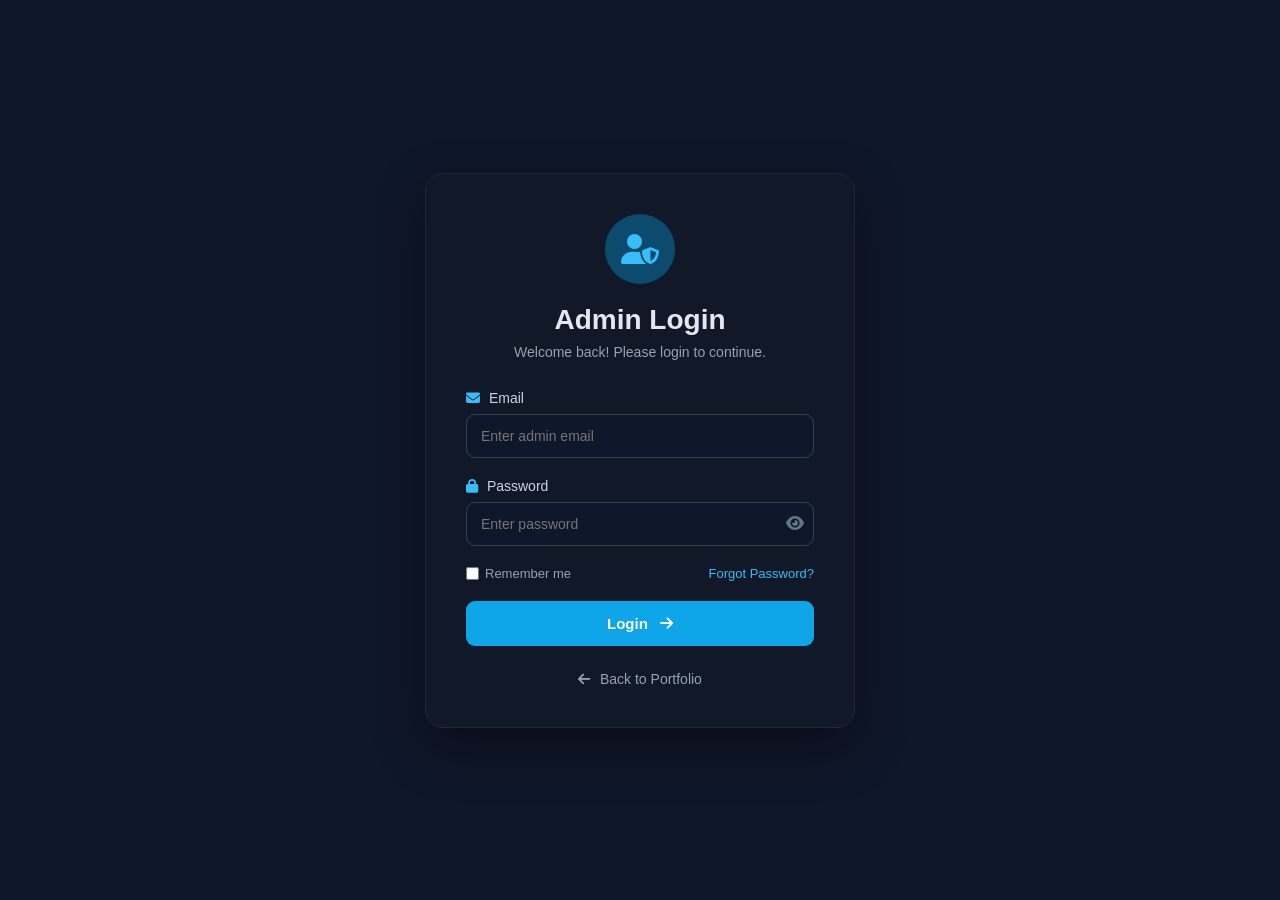
==== admin/login.html @ 17d71ce0 "Initial commit: Anand Portfolio codebase" ====
<!DOCTYPE html>
<html lang="en">

<head>
    <meta charset="UTF-8">
    <meta name="viewport" content="width=device-width, initial-scale=1.0">

    <title>Admin Login | Anand Kumar</title>

    <!-- Font Awesome -->
    <link
        rel="stylesheet"
        href="https://cdnjs.cloudflare.com/ajax/libs/font-awesome/6.5.2/css/all.min.css"
    >

    <!-- Admin CSS -->
    <link rel="stylesheet" href="admin.css">
</head>

<body>

    <div class="login-container">

        <div class="login-card">

            <!-- Logo -->
            <div class="admin-logo">
                <i class="fa-solid fa-user-shield"></i>
            </div>

            <h1>Admin Login</h1>

            <p class="subtitle">
                Welcome back! Please login to continue.
            </p>

            <!-- Login Form -->
            <form id="adminLoginForm">

                <!-- Email -->
                <div class="input-group">
                    <label for="email">
                        <i class="fa-solid fa-envelope"></i>
                        Email
                    </label>

                    <input
                        type="email"
                        id="email"
                        name="email"
                        placeholder="Enter admin email"
                        required
                    >
                </div>

                <!-- Password -->
                <div class="input-group">
                    <label for="password">
                        <i class="fa-solid fa-lock"></i>
                        Password
                    </label>

                    <div class="password-box">

                        <input
                            type="password"
                            id="password"
                            name="password"
                            placeholder="Enter password"
                            required
                        >

                        <button
                            type="button"
                            id="togglePassword"
                            class="toggle-password"
                        >
                            <i class="fa-solid fa-eye"></i>
                        </button>

                    </div>
                </div>

                <!-- Remember -->
                <div class="login-options">

                    <label class="remember">
                        <input type="checkbox" id="remember">
                        <span>Remember me</span>
                    </label>

                    <a href="#" onclick="return false;">
                        Forgot Password?
                    </a>

                </div>

                <!-- Error / Success Message -->
                <div
                    id="loginMessage"
                    class="login-message"
                    style="display: none;"
                ></div>

                <!-- Login Button -->
                <button
                    type="submit"
                    class="login-btn"
                    id="loginBtn"
                >
                    <span>Login</span>
                    <i class="fa-solid fa-arrow-right"></i>
                </button>

            </form>

            <!-- Back to Portfolio -->
            <a href="../index.html" class="back-link">
                <i class="fa-solid fa-arrow-left"></i>
                Back to Portfolio
            </a>

        </div>

    </div>


    <!-- Admin JavaScript -->
    <script src="admin.js"></script>

</body>

</html>
---- admin/admin.css ----
/* =====================================================
   ADMIN PANEL - GLOBAL
===================================================== */

* {
    margin: 0;
    padding: 0;
    box-sizing: border-box;
}

body {
    font-family: Arial, Helvetica, sans-serif;
    background: #0f172a;
    color: #e2e8f0;
    min-height: 100vh;
}


/* =====================================================
   SIDEBAR
===================================================== */

.sidebar {
    position: fixed;
    left: 0;
    top: 0;
    width: 250px;
    height: 100vh;

    background: #111827;
    border-right: 1px solid #1e293b;

    display: flex;
    flex-direction: column;

    z-index: 1000;
}

.sidebar-logo {
    height: 80px;

    display: flex;
    align-items: center;
    gap: 12px;

    padding: 0 25px;

    font-size: 20px;
    font-weight: 700;

    color: #38bdf8;

    border-bottom: 1px solid #1e293b;
}

.sidebar-logo i {
    font-size: 25px;
}


/* =====================================================
   SIDEBAR NAVIGATION
===================================================== */

.sidebar-nav {
    padding: 25px 15px;
}

.sidebar-nav a {
    display: flex;
    align-items: center;
    gap: 14px;

    padding: 14px 16px;
    margin-bottom: 8px;

    text-decoration: none;

    color: #94a3b8;

    border-radius: 10px;

    transition: 0.3s;
}

.sidebar-nav a i {
    width: 20px;
}

.sidebar-nav a:hover,
.sidebar-nav a.active {
    background: #0ea5e9;
    color: white;
}


/* =====================================================
   SIDEBAR BOTTOM
===================================================== */

.sidebar-bottom {
    margin-top: auto;
    padding: 20px 15px;

    border-top: 1px solid #1e293b;
}

.logout-btn {
    width: 100%;

    padding: 13px;

    border: none;
    border-radius: 10px;

    background: #dc2626;
    color: white;

    font-size: 15px;
    font-weight: 600;

    cursor: pointer;

    transition: 0.3s;
}

.logout-btn:hover {
    background: #b91c1c;
}

.logout-btn i {
    margin-right: 8px;
}


/* =====================================================
   MAIN CONTENT
===================================================== */

.main-content {
    margin-left: 250px;
    padding: 30px;
    min-height: 100vh;
}


/* =====================================================
   TOP BAR
===================================================== */

.topbar {
    display: flex;
    justify-content: space-between;
    align-items: center;

    margin-bottom: 30px;
}

.topbar h1 {
    font-size: 30px;
    margin-bottom: 6px;
}

.topbar p {
    color: #94a3b8;
}


/* =====================================================
   ADMIN PROFILE
===================================================== */

.admin-profile {
    display: flex;
    align-items: center;
    gap: 12px;
}

.profile-icon {
    width: 45px;
    height: 45px;

    display: flex;
    align-items: center;
    justify-content: center;

    border-radius: 50%;

    background: #0ea5e9;
    color: white;
}

.admin-profile strong {
    display: block;
    font-size: 14px;
}

.admin-profile small {
    color: #94a3b8;
}


/* =====================================================
   STAT CARDS
===================================================== */

.stats {
    display: grid;

    grid-template-columns: repeat(3, 1fr);

    gap: 20px;

    margin-bottom: 30px;
}

.stat-card {
    display: flex;
    align-items: center;
    gap: 18px;

    padding: 22px;

    background: #111827;

    border: 1px solid #1e293b;

    border-radius: 14px;

    transition: 0.3s;
}

.stat-card:hover {
    transform: translateY(-3px);
    border-color: #0ea5e9;
}

.stat-icon {
    width: 55px;
    height: 55px;

    display: flex;
    align-items: center;
    justify-content: center;

    border-radius: 12px;

    background: #0c4a6e;

    color: #38bdf8;

    font-size: 22px;
}

.stat-card span {
    display: block;

    color: #94a3b8;

    font-size: 14px;

    margin-bottom: 5px;
}

.stat-card h2 {
    font-size: 25px;
}


/* =====================================================
   MESSAGES SECTION
===================================================== */

.messages-section {
    background: #111827;

    border: 1px solid #1e293b;

    border-radius: 14px;

    padding: 25px;
}

.section-header {
    display: flex;
    justify-content: space-between;
    align-items: center;

    margin-bottom: 20px;
}

.section-header h2 {
    font-size: 22px;
    margin-bottom: 5px;
}

.section-header p {
    color: #94a3b8;
    font-size: 14px;
}


/* =====================================================
   REFRESH BUTTON
===================================================== */

.refresh-btn {
    padding: 11px 16px;

    border: none;
    border-radius: 8px;

    background: #0ea5e9;
    color: white;

    cursor: pointer;

    font-size: 14px;

    transition: 0.3s;
}

.refresh-btn:hover {
    background: #0284c7;
}

.refresh-btn i {
    margin-right: 7px;
}


/* =====================================================
   SEARCH
===================================================== */

.search-box {
    display: flex;
    align-items: center;
    gap: 10px;

    width: 100%;

    padding: 12px 15px;

    margin-bottom: 20px;

    background: #0f172a;

    border: 1px solid #334155;

    border-radius: 9px;
}

.search-box i {
    color: #64748b;
}

.search-box input {
    width: 100%;

    border: none;
    outline: none;

    background: transparent;

    color: white;

    font-size: 14px;
}

.search-box input::placeholder {
    color: #64748b;
}


/* =====================================================
   TABLE
===================================================== */

.table-container {
    width: 100%;
    overflow-x: auto;
}

table {
    width: 100%;

    border-collapse: collapse;

    min-width: 900px;
}

thead {
    background: #0f172a;
}

th {
    padding: 15px;

    text-align: left;

    font-size: 13px;

    color: #94a3b8;

    border-bottom: 1px solid #334155;
}

td {
    padding: 15px;

    font-size: 14px;

    border-bottom: 1px solid #1e293b;

    color: #cbd5e1;
}

tbody tr {
    transition: 0.2s;
}

tbody tr:hover {
    background: #172033;
}


/* =====================================================
   ACTION BUTTONS
===================================================== */

.view-btn,
.delete-btn {
    border: none;

    padding: 8px 10px;

    border-radius: 7px;

    cursor: pointer;

    margin-right: 5px;

    color: white;
}

.view-btn {
    background: #2563eb;
}

.view-btn:hover {
    background: #1d4ed8;
}

.delete-btn {
    background: #dc2626;
}

.delete-btn:hover {
    background: #b91c1c;
}


/* =====================================================
   LOADING
===================================================== */

.loading {
    text-align: center;

    padding: 40px;

    color: #94a3b8;

    font-size: 15px;
}

.loading i {
    margin-right: 8px;
}


/* =====================================================
   EMPTY MESSAGE
===================================================== */

.empty-message {
    text-align: center;

    padding: 60px 20px;

    color: #94a3b8;
}

.empty-message i {
    font-size: 45px;

    margin-bottom: 15px;

    color: #475569;
}

.empty-message h3 {
    color: #cbd5e1;

    margin-bottom: 8px;
}


/* =====================================================
   ERROR MESSAGE
===================================================== */

.dashboard-message {
    padding: 15px;

    border-radius: 8px;

    margin-bottom: 20px;
}

.dashboard-message.error {
    background: #450a0a;

    border: 1px solid #7f1d1d;

    color: #fca5a5;
}


/* =====================================================
   MODAL
===================================================== */

.modal {
    position: fixed;

    inset: 0;

    background: rgba(0, 0, 0, 0.75);

    display: flex;

    align-items: center;
    justify-content: center;

    padding: 20px;

    z-index: 2000;
}

.modal-content {
    position: relative;

    width: 100%;
    max-width: 650px;

    max-height: 90vh;

    overflow-y: auto;

    background: #111827;

    border: 1px solid #334155;

    border-radius: 15px;

    padding: 30px;
}

.modal-content h2 {
    margin-bottom: 25px;

    color: #38bdf8;
}

.modal-content h2 i {
    margin-right: 8px;
}

.close-modal {
    position: absolute;

    right: 20px;
    top: 20px;

    width: 35px;
    height: 35px;

    border: none;

    border-radius: 50%;

    background: #1e293b;

    color: white;

    cursor: pointer;

    font-size: 17px;
}

.close-modal:hover {
    background: #dc2626;
}


/* =====================================================
   MESSAGE DETAILS
===================================================== */

.message-details p {
    margin-bottom: 18px;

    line-height: 1.6;
}

.message-details strong {
    color: #38bdf8;

    margin-right: 8px;
}

.full-message {
    margin-top: 20px;

    padding: 18px;

    background: #0f172a;

    border-radius: 10px;
}

.full-message strong {
    display: block;

    margin-bottom: 10px;
}

#modalMessage {
    color: #cbd5e1;

    white-space: pre-wrap;

    word-break: break-word;
}


/* =====================================================
   LOGIN PAGE
===================================================== */

.login-container {
    min-height: 100vh;

    display: flex;

    align-items: center;
    justify-content: center;

    padding: 20px;

    background: #0f172a;
}

.login-card {
    width: 100%;
    max-width: 430px;

    background: #111827;

    border: 1px solid #1e293b;

    border-radius: 18px;

    padding: 40px;

    box-shadow: 0 20px 50px rgba(0, 0, 0, 0.4);
}

.admin-logo {
    width: 70px;
    height: 70px;

    margin: 0 auto 20px;

    display: flex;
    align-items: center;
    justify-content: center;

    border-radius: 50%;

    background: #0c4a6e;

    color: #38bdf8;

    font-size: 30px;
}

.login-card h1 {
    text-align: center;

    font-size: 28px;

    margin-bottom: 8px;
}

.subtitle {
    text-align: center;

    color: #94a3b8;

    margin-bottom: 30px;

    font-size: 14px;
}


/* =====================================================
   LOGIN INPUT
===================================================== */

.input-group {
    margin-bottom: 20px;
}

.input-group label {
    display: block;

    margin-bottom: 8px;

    color: #cbd5e1;

    font-size: 14px;
}

.input-group label i {
    color: #38bdf8;

    margin-right: 5px;
}

.input-group input {
    width: 100%;

    padding: 13px 14px;

    background: #0f172a;

    border: 1px solid #334155;

    border-radius: 9px;

    outline: none;

    color: white;

    font-size: 14px;
}

.input-group input:focus {
    border-color: #0ea5e9;

    box-shadow: 0 0 0 3px rgba(14, 165, 233, 0.12);
}


/* =====================================================
   PASSWORD
===================================================== */

.password-box {
    position: relative;
}

.password-box input {
    padding-right: 50px;
}

.toggle-password {
    position: absolute;

    right: 10px;
    top: 50%;

    transform: translateY(-50%);

    border: none;

    background: transparent;

    color: #64748b;

    cursor: pointer;

    font-size: 16px;
}


/* =====================================================
   LOGIN OPTIONS
===================================================== */

.login-options {
    display: flex;

    justify-content: space-between;
    align-items: center;

    margin-bottom: 20px;

    font-size: 13px;
}

.remember {
    display: flex;

    align-items: center;

    gap: 6px;

    color: #94a3b8;
}

.login-options a {
    color: #38bdf8;

    text-decoration: none;
}


/* =====================================================
   LOGIN BUTTON
===================================================== */

.login-btn {
    width: 100%;

    padding: 14px;

    border: none;

    border-radius: 9px;

    background: #0ea5e9;

    color: white;

    font-size: 15px;

    font-weight: 600;

    cursor: pointer;

    transition: 0.3s;
}

.login-btn:hover {
    background: #0284c7;
}

.login-btn i {
    margin-left: 8px;
}


/* =====================================================
   LOGIN MESSAGE
===================================================== */

.login-message {
    padding: 12px;

    margin-bottom: 15px;

    border-radius: 8px;

    font-size: 13px;
}

.login-message.error {
    background: #450a0a;

    color: #fca5a5;

    border: 1px solid #7f1d1d;
}

.login-message.success {
    background: #052e16;

    color: #86efac;

    border: 1px solid #166534;
}


/* =====================================================
   BACK LINK
===================================================== */

.back-link {
    display: block;

    text-align: center;

    margin-top: 25px;

    color: #94a3b8;

    text-decoration: none;

    font-size: 14px;
}

.back-link:hover {
    color: #38bdf8;
}

.back-link i {
    margin-right: 6px;
}


/* =====================================================
   RESPONSIVE
===================================================== */

@media (max-width: 900px) {

    .sidebar {
        width: 210px;
    }

    .main-content {
        margin-left: 210px;
    }

    .stats {
        grid-template-columns: 1fr;
    }
}


@media (max-width: 700px) {

    .sidebar {
        position: relative;

        width: 100%;
        height: auto;
    }

    .sidebar-logo {
        height: 65px;
    }

    .sidebar-nav {
        display: flex;

        overflow-x: auto;

        padding: 10px;
    }

    .sidebar-nav a {
        white-space: nowrap;

        margin: 0 5px;
    }

    .sidebar-bottom {
        padding: 10px;
    }

    .main-content {
        margin-left: 0;

        padding: 20px;
    }

    .topbar {
        flex-direction: column;

        align-items: flex-start;

        gap: 15px;
    }

    .messages-section {
        padding: 15px;
    }

    .section-header {
        flex-direction: column;

        align-items: flex-start;

        gap: 15px;
    }

    .login-card {
        padding: 25px;
    }
}
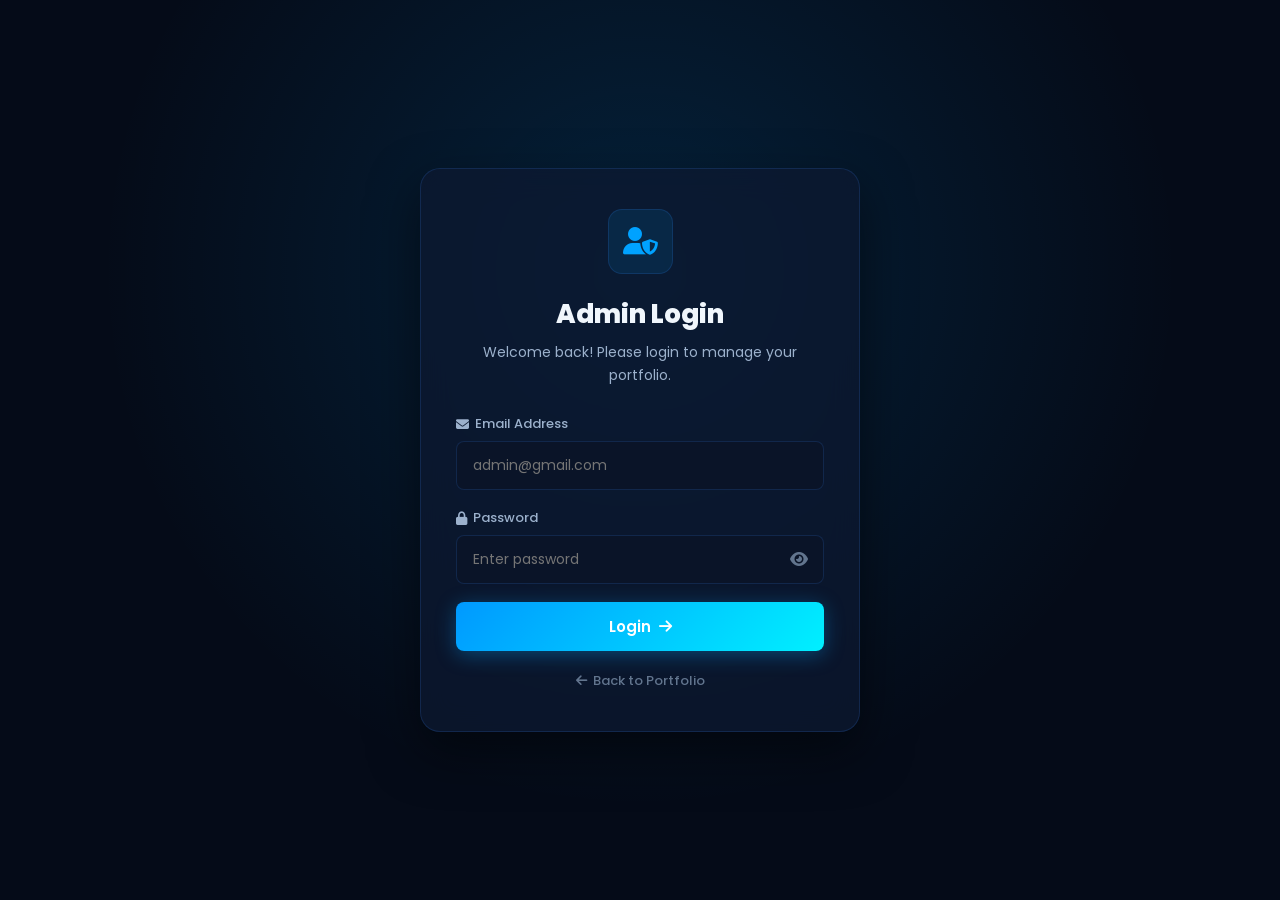
==== commit b46bb2ed: "fix(admin): modernize admin panel, add logout handler, fix dashboard table DOM, and sync styling" ====
--- a/admin/login.html
+++ b/admin/login.html
@@ -4,14 +4,15 @@
 <head>
     <meta charset="UTF-8">
     <meta name="viewport" content="width=device-width, initial-scale=1.0">
-
     <title>Admin Login | Anand Kumar</title>
 
+    <!-- Google Font -->
+    <link rel="preconnect" href="https://fonts.googleapis.com">
+    <link rel="preconnect" href="https://fonts.gstatic.com" crossorigin>
+    <link href="https://fonts.googleapis.com/css2?family=Poppins:wght@400;500;600;700;800&display=swap" rel="stylesheet">
+
     <!-- Font Awesome -->
-    <link
-        rel="stylesheet"
-        href="https://cdnjs.cloudflare.com/ajax/libs/font-awesome/6.5.2/css/all.min.css"
-    >
+    <link rel="stylesheet" href="https://cdnjs.cloudflare.com/ajax/libs/font-awesome/6.5.2/css/all.min.css">
 
     <!-- Admin CSS -->
     <link rel="stylesheet" href="admin.css">
@@ -20,37 +21,29 @@
 <body>
 
     <div class="login-container">
-
         <div class="login-card">
-
             <!-- Logo -->
             <div class="admin-logo">
                 <i class="fa-solid fa-user-shield"></i>
             </div>
 
             <h1>Admin Login</h1>
-
             <p class="subtitle">
-                Welcome back! Please login to continue.
+                Welcome back! Please login to manage your portfolio.
             </p>
 
+            <!-- Login Message -->
+            <div id="loginMessage" class="login-message" style="display: none;"></div>
+
             <!-- Login Form -->
-            <form id="adminLoginForm">
-
+            <form id="adminLoginForm" action="auth.php" method="POST">
                 <!-- Email -->
                 <div class="input-group">
                     <label for="email">
                         <i class="fa-solid fa-envelope"></i>
-                        Email
+                        Email Address
                     </label>
-
-                    <input
-                        type="email"
-                        id="email"
-                        name="email"
-                        placeholder="Enter admin email"
-                        required
-                    >
+                    <input type="email" id="email" name="email" placeholder="admin@gmail.com" required autocomplete="email">
                 </div>
 
                 <!-- Password -->
@@ -59,71 +52,28 @@
                         <i class="fa-solid fa-lock"></i>
                         Password
                     </label>
-
                     <div class="password-box">
-
-                        <input
-                            type="password"
-                            id="password"
-                            name="password"
-                            placeholder="Enter password"
-                            required
-                        >
-
-                        <button
-                            type="button"
-                            id="togglePassword"
-                            class="toggle-password"
-                        >
-                            <i class="fa-solid fa-eye"></i>
+                        <input type="password" id="password" name="password" placeholder="Enter password" required autocomplete="current-password">
+                        <button type="button" id="togglePassword" class="toggle-password" title="Toggle password visibility">
+                            <i class="fa-solid fa-eye" id="toggleIcon"></i>
                         </button>
-
                     </div>
                 </div>
 
-                <!-- Remember -->
-                <div class="login-options">
-
-                    <label class="remember">
-                        <input type="checkbox" id="remember">
-                        <span>Remember me</span>
-                    </label>
-
-                    <a href="#" onclick="return false;">
-                        Forgot Password?
-                    </a>
-
-                </div>
-
-                <!-- Error / Success Message -->
-                <div
-                    id="loginMessage"
-                    class="login-message"
-                    style="display: none;"
-                ></div>
-
                 <!-- Login Button -->
-                <button
-                    type="submit"
-                    class="login-btn"
-                    id="loginBtn"
-                >
+                <button type="submit" class="login-btn" id="loginBtn">
                     <span>Login</span>
                     <i class="fa-solid fa-arrow-right"></i>
                 </button>
-
             </form>
 
             <!-- Back to Portfolio -->
             <a href="../index.html" class="back-link">
                 <i class="fa-solid fa-arrow-left"></i>
-                Back to Portfolio
+                <span>Back to Portfolio</span>
             </a>
-
         </div>
-
     </div>
-
 
     <!-- Admin JavaScript -->
     <script src="admin.js"></script>
--- a/admin/admin.css
+++ b/admin/admin.css
@@ -1,382 +1,378 @@
 /* =====================================================
-   ADMIN PANEL - GLOBAL
-===================================================== */
-
-* {
+   ANAND KUMAR - ADMIN PANEL STYLESHEET
+   Modern Glassmorphism & Responsive Dashboard
+   ===================================================== */
+
+:root {
+    --bg-primary: #050b18;
+    --bg-secondary: #0a1428;
+    --bg-sidebar: #070e1c;
+    --bg-card: rgba(12, 24, 48, 0.75);
+    --bg-card-hover: rgba(18, 36, 72, 0.9);
+    
+    --accent-primary: #00a2ff;
+    --accent-secondary: #00e1ff;
+    --accent-gradient: linear-gradient(135deg, #0099ff 0%, #00f0ff 100%);
+    --accent-glow: rgba(0, 162, 255, 0.35);
+    
+    --text-primary: #f0f6fc;
+    --text-secondary: #9cb1cc;
+    --text-muted: #62758e;
+    
+    --border-color: rgba(56, 139, 253, 0.16);
+    --border-hover: rgba(0, 162, 255, 0.45);
+    
+    --danger: #ef4444;
+    --danger-bg: rgba(239, 68, 68, 0.12);
+    --success: #22c55e;
+    --success-bg: rgba(34, 197, 94, 0.12);
+    
+    --radius-sm: 8px;
+    --radius-md: 14px;
+    --radius-lg: 20px;
+    --radius-full: 9999px;
+    
+    --transition: 0.3s cubic-bezier(0.4, 0, 0.2, 1);
+}
+
+*, *::before, *::after {
     margin: 0;
     padding: 0;
     box-sizing: border-box;
 }
 
 body {
-    font-family: Arial, Helvetica, sans-serif;
-    background: #0f172a;
-    color: #e2e8f0;
+    font-family: 'Poppins', -apple-system, BlinkMacSystemFont, 'Segoe UI', Roboto, sans-serif;
+    background-color: var(--bg-primary);
+    color: var(--text-primary);
     min-height: 100vh;
-}
-
+    line-height: 1.6;
+}
+
+a {
+    text-decoration: none;
+    color: inherit;
+    transition: var(--transition);
+}
+
+button {
+    font-family: inherit;
+    cursor: pointer;
+    border: none;
+    outline: none;
+}
 
 /* =====================================================
    SIDEBAR
 ===================================================== */
-
 .sidebar {
     position: fixed;
     left: 0;
     top: 0;
-    width: 250px;
+    width: 260px;
     height: 100vh;
-
-    background: #111827;
-    border-right: 1px solid #1e293b;
-
+    background: var(--bg-sidebar);
+    border-right: 1px solid var(--border-color);
     display: flex;
     flex-direction: column;
-
     z-index: 1000;
+    transition: transform var(--transition);
 }
 
 .sidebar-logo {
-    height: 80px;
-
+    height: 75px;
     display: flex;
     align-items: center;
     gap: 12px;
-
-    padding: 0 25px;
-
-    font-size: 20px;
+    padding: 0 24px;
+    font-size: 19px;
     font-weight: 700;
-
-    color: #38bdf8;
-
-    border-bottom: 1px solid #1e293b;
+    color: var(--text-primary);
+    border-bottom: 1px solid var(--border-color);
 }
 
 .sidebar-logo i {
-    font-size: 25px;
-}
-
-
-/* =====================================================
-   SIDEBAR NAVIGATION
-===================================================== */
+    font-size: 22px;
+    color: var(--accent-primary);
+}
+
+.sidebar-logo span {
+    background: var(--accent-gradient);
+    -webkit-background-clip: text;
+    -webkit-text-fill-color: transparent;
+}
 
 .sidebar-nav {
-    padding: 25px 15px;
+    padding: 24px 16px;
+    display: flex;
+    flex-direction: column;
+    gap: 8px;
+    flex: 1;
 }
 
 .sidebar-nav a {
     display: flex;
     align-items: center;
     gap: 14px;
-
-    padding: 14px 16px;
-    margin-bottom: 8px;
-
-    text-decoration: none;
-
-    color: #94a3b8;
-
-    border-radius: 10px;
-
-    transition: 0.3s;
+    padding: 12px 18px;
+    border-radius: var(--radius-sm);
+    color: var(--text-secondary);
+    font-size: 14px;
+    font-weight: 500;
 }
 
 .sidebar-nav a i {
+    font-size: 16px;
     width: 20px;
+    text-align: center;
 }
 
 .sidebar-nav a:hover,
 .sidebar-nav a.active {
-    background: #0ea5e9;
-    color: white;
-}
-
+    background: var(--bg-card-hover);
+    color: var(--accent-primary);
+    border: 1px solid var(--border-color);
+}
+
+.sidebar-nav a.active {
+    background: var(--accent-gradient);
+    color: #ffffff !important;
+    border-color: transparent;
+    box-shadow: 0 4px 15px var(--accent-glow);
+}
+
+.sidebar-bottom {
+    padding: 20px 16px;
+    border-top: 1px solid var(--border-color);
+}
+
+.logout-btn {
+    display: flex;
+    align-items: center;
+    justify-content: center;
+    gap: 10px;
+    width: 100%;
+    padding: 12px;
+    border-radius: var(--radius-sm);
+    background: var(--danger-bg);
+    border: 1px solid var(--danger);
+    color: var(--danger);
+    font-size: 14px;
+    font-weight: 600;
+    transition: var(--transition);
+}
+
+.logout-btn:hover {
+    background: var(--danger);
+    color: #ffffff;
+    box-shadow: 0 4px 15px rgba(239, 68, 68, 0.4);
+}
 
 /* =====================================================
-   SIDEBAR BOTTOM
+   MAIN CONTENT AREA
 ===================================================== */
-
-.sidebar-bottom {
-    margin-top: auto;
-    padding: 20px 15px;
-
-    border-top: 1px solid #1e293b;
-}
-
-.logout-btn {
-    width: 100%;
-
-    padding: 13px;
-
-    border: none;
-    border-radius: 10px;
-
-    background: #dc2626;
-    color: white;
-
+.main-content {
+    margin-left: 260px;
+    padding: 35px 40px;
+    min-height: 100vh;
+}
+
+/* Top Bar */
+.topbar {
+    display: flex;
+    justify-content: space-between;
+    align-items: center;
+    margin-bottom: 35px;
+    flex-wrap: wrap;
+    gap: 20px;
+}
+
+.topbar h1 {
+    font-size: 28px;
+    font-weight: 800;
+    margin-bottom: 4px;
+}
+
+.topbar p {
+    color: var(--text-secondary);
+    font-size: 14px;
+}
+
+.admin-profile {
+    display: flex;
+    align-items: center;
+    gap: 12px;
+    background: var(--bg-card);
+    border: 1px solid var(--border-color);
+    padding: 8px 16px;
+    border-radius: var(--radius-full);
+}
+
+.profile-icon {
+    width: 38px;
+    height: 38px;
+    border-radius: var(--radius-full);
+    background: var(--accent-gradient);
+    color: #ffffff;
+    display: flex;
+    align-items: center;
+    justify-content: center;
     font-size: 15px;
-    font-weight: 600;
-
-    cursor: pointer;
-
-    transition: 0.3s;
-}
-
-.logout-btn:hover {
-    background: #b91c1c;
-}
-
-.logout-btn i {
-    margin-right: 8px;
-}
-
-
-/* =====================================================
-   MAIN CONTENT
-===================================================== */
-
-.main-content {
-    margin-left: 250px;
-    padding: 30px;
-    min-height: 100vh;
-}
-
-
-/* =====================================================
-   TOP BAR
-===================================================== */
-
-.topbar {
-    display: flex;
-    justify-content: space-between;
-    align-items: center;
-
-    margin-bottom: 30px;
-}
-
-.topbar h1 {
-    font-size: 30px;
-    margin-bottom: 6px;
-}
-
-.topbar p {
-    color: #94a3b8;
-}
-
-
-/* =====================================================
-   ADMIN PROFILE
-===================================================== */
-
-.admin-profile {
-    display: flex;
-    align-items: center;
-    gap: 12px;
-}
-
-.profile-icon {
-    width: 45px;
-    height: 45px;
-
-    display: flex;
-    align-items: center;
-    justify-content: center;
-
-    border-radius: 50%;
-
-    background: #0ea5e9;
-    color: white;
 }
 
 .admin-profile strong {
     display: block;
     font-size: 14px;
+    line-height: 1.2;
 }
 
 .admin-profile small {
-    color: #94a3b8;
-}
-
+    color: var(--accent-primary);
+    font-size: 11px;
+    font-weight: 600;
+    text-transform: uppercase;
+}
 
 /* =====================================================
-   STAT CARDS
+   STATS CARDS
 ===================================================== */
-
 .stats {
     display: grid;
-
     grid-template-columns: repeat(3, 1fr);
-
+    gap: 24px;
+    margin-bottom: 35px;
+}
+
+.stat-card {
+    background: var(--bg-card);
+    border: 1px solid var(--border-color);
+    border-radius: var(--radius-md);
+    padding: 24px;
+    display: flex;
+    align-items: center;
     gap: 20px;
-
-    margin-bottom: 30px;
-}
-
-.stat-card {
-    display: flex;
-    align-items: center;
-    gap: 18px;
-
-    padding: 22px;
-
-    background: #111827;
-
-    border: 1px solid #1e293b;
-
-    border-radius: 14px;
-
-    transition: 0.3s;
+    backdrop-filter: blur(10px);
+    transition: var(--transition);
 }
 
 .stat-card:hover {
-    transform: translateY(-3px);
-    border-color: #0ea5e9;
+    transform: translateY(-4px);
+    border-color: var(--border-hover);
+    box-shadow: 0 10px 30px -10px var(--accent-glow);
 }
 
 .stat-icon {
     width: 55px;
     height: 55px;
-
-    display: flex;
-    align-items: center;
-    justify-content: center;
-
-    border-radius: 12px;
-
-    background: #0c4a6e;
-
-    color: #38bdf8;
-
+    border-radius: var(--radius-sm);
+    background: rgba(0, 162, 255, 0.1);
+    border: 1px solid var(--border-color);
+    color: var(--accent-primary);
+    display: flex;
+    align-items: center;
+    justify-content: center;
     font-size: 22px;
+    flex-shrink: 0;
 }
 
 .stat-card span {
     display: block;
-
-    color: #94a3b8;
-
-    font-size: 14px;
-
-    margin-bottom: 5px;
+    font-size: 13px;
+    color: var(--text-muted);
+    font-weight: 500;
+    margin-bottom: 4px;
+    text-transform: uppercase;
+    letter-spacing: 0.5px;
 }
 
 .stat-card h2 {
-    font-size: 25px;
-}
-
+    font-size: 26px;
+    font-weight: 800;
+    color: var(--text-primary);
+}
 
 /* =====================================================
-   MESSAGES SECTION
+   MESSAGES SECTION & TABLE
 ===================================================== */
-
 .messages-section {
-    background: #111827;
-
-    border: 1px solid #1e293b;
-
-    border-radius: 14px;
-
-    padding: 25px;
+    background: var(--bg-card);
+    border: 1px solid var(--border-color);
+    border-radius: var(--radius-lg);
+    padding: 30px;
+    backdrop-filter: blur(10px);
 }
 
 .section-header {
     display: flex;
     justify-content: space-between;
     align-items: center;
-
-    margin-bottom: 20px;
+    margin-bottom: 24px;
+    flex-wrap: wrap;
+    gap: 15px;
 }
 
 .section-header h2 {
     font-size: 22px;
-    margin-bottom: 5px;
+    font-weight: 700;
+    margin-bottom: 4px;
 }
 
 .section-header p {
-    color: #94a3b8;
-    font-size: 14px;
-}
-
-
-/* =====================================================
-   REFRESH BUTTON
-===================================================== */
+    color: var(--text-secondary);
+    font-size: 14px;
+}
 
 .refresh-btn {
-    padding: 11px 16px;
-
-    border: none;
-    border-radius: 8px;
-
-    background: #0ea5e9;
-    color: white;
-
-    cursor: pointer;
-
-    font-size: 14px;
-
-    transition: 0.3s;
+    display: inline-flex;
+    align-items: center;
+    gap: 8px;
+    padding: 10px 18px;
+    border-radius: var(--radius-sm);
+    background: var(--accent-gradient);
+    color: #ffffff;
+    font-size: 13px;
+    font-weight: 600;
+    box-shadow: 0 4px 15px var(--accent-glow);
+    transition: var(--transition);
 }
 
 .refresh-btn:hover {
-    background: #0284c7;
-}
-
-.refresh-btn i {
-    margin-right: 7px;
-}
-
-
-/* =====================================================
-   SEARCH
-===================================================== */
-
+    transform: translateY(-2px);
+    box-shadow: 0 6px 20px rgba(0, 162, 255, 0.45);
+}
+
+/* Search Box */
 .search-box {
     display: flex;
     align-items: center;
-    gap: 10px;
-
-    width: 100%;
-
-    padding: 12px 15px;
-
-    margin-bottom: 20px;
-
-    background: #0f172a;
-
-    border: 1px solid #334155;
-
-    border-radius: 9px;
+    gap: 12px;
+    padding: 12px 18px;
+    background: var(--bg-secondary);
+    border: 1px solid var(--border-color);
+    border-radius: var(--radius-sm);
+    margin-bottom: 24px;
 }
 
 .search-box i {
-    color: #64748b;
+    color: var(--text-muted);
+    font-size: 15px;
 }
 
 .search-box input {
     width: 100%;
-
+    background: transparent;
     border: none;
     outline: none;
-
-    background: transparent;
-
-    color: white;
-
-    font-size: 14px;
+    color: var(--text-primary);
+    font-size: 14px;
+    font-family: inherit;
 }
 
 .search-box input::placeholder {
-    color: #64748b;
-}
-
-
-/* =====================================================
-   TABLE
-===================================================== */
-
+    color: var(--text-muted);
+}
+
+/* Table */
 .table-container {
     width: 100%;
     overflow-x: auto;
@@ -384,622 +380,389 @@
 
 table {
     width: 100%;
-
     border-collapse: collapse;
-
-    min-width: 900px;
+    min-width: 750px;
 }
 
 thead {
-    background: #0f172a;
+    background: var(--bg-secondary);
 }
 
 th {
-    padding: 15px;
-
+    padding: 14px 16px;
     text-align: left;
-
+    font-size: 12px;
+    font-weight: 600;
+    color: var(--text-muted);
+    text-transform: uppercase;
+    letter-spacing: 0.5px;
+    border-bottom: 1px solid var(--border-color);
+}
+
+td {
+    padding: 16px;
     font-size: 13px;
-
-    color: #94a3b8;
-
-    border-bottom: 1px solid #334155;
-}
-
-td {
-    padding: 15px;
-
-    font-size: 14px;
-
-    border-bottom: 1px solid #1e293b;
-
-    color: #cbd5e1;
+    color: var(--text-secondary);
+    border-bottom: 1px solid var(--border-color);
+    vertical-align: middle;
 }
 
 tbody tr {
-    transition: 0.2s;
+    transition: background-color var(--transition);
 }
 
 tbody tr:hover {
-    background: #172033;
-}
-
+    background: rgba(0, 162, 255, 0.04);
+}
+
+td strong {
+    color: var(--text-primary);
+}
+
+.message-preview {
+    max-width: 250px;
+    white-space: nowrap;
+    overflow: hidden;
+    text-overflow: ellipsis;
+}
+
+/* Action Button */
+.view-btn {
+    display: inline-flex;
+    align-items: center;
+    gap: 6px;
+    padding: 7px 14px;
+    border-radius: 6px;
+    background: rgba(0, 162, 255, 0.15);
+    border: 1px solid var(--border-color);
+    color: var(--accent-primary);
+    font-size: 12px;
+    font-weight: 600;
+    transition: var(--transition);
+}
+
+.view-btn:hover {
+    background: var(--accent-primary);
+    color: #ffffff;
+    border-color: transparent;
+}
+
+.no-messages {
+    text-align: center;
+    padding: 50px 20px !important;
+}
+
+.no-messages i {
+    font-size: 40px;
+    color: var(--text-muted);
+    margin-bottom: 12px;
+}
+
+.no-messages h3 {
+    font-size: 17px;
+    color: var(--text-primary);
+    margin-bottom: 4px;
+}
+
+.no-messages p {
+    color: var(--text-muted);
+    font-size: 13px;
+}
 
 /* =====================================================
-   ACTION BUTTONS
+   MESSAGE MODAL
 ===================================================== */
-
-.view-btn,
-.delete-btn {
-    border: none;
-
-    padding: 8px 10px;
-
-    border-radius: 7px;
-
-    cursor: pointer;
-
-    margin-right: 5px;
-
-    color: white;
-}
-
-.view-btn {
-    background: #2563eb;
-}
-
-.view-btn:hover {
-    background: #1d4ed8;
-}
-
-.delete-btn {
-    background: #dc2626;
-}
-
-.delete-btn:hover {
-    background: #b91c1c;
-}
-
-
-/* =====================================================
-   LOADING
-===================================================== */
-
-.loading {
-    text-align: center;
-
-    padding: 40px;
-
-    color: #94a3b8;
-
-    font-size: 15px;
-}
-
-.loading i {
-    margin-right: 8px;
-}
-
-
-/* =====================================================
-   EMPTY MESSAGE
-===================================================== */
-
-.empty-message {
-    text-align: center;
-
-    padding: 60px 20px;
-
-    color: #94a3b8;
-}
-
-.empty-message i {
-    font-size: 45px;
-
-    margin-bottom: 15px;
-
-    color: #475569;
-}
-
-.empty-message h3 {
-    color: #cbd5e1;
-
-    margin-bottom: 8px;
-}
-
-
-/* =====================================================
-   ERROR MESSAGE
-===================================================== */
-
-.dashboard-message {
-    padding: 15px;
-
-    border-radius: 8px;
-
-    margin-bottom: 20px;
-}
-
-.dashboard-message.error {
-    background: #450a0a;
-
-    border: 1px solid #7f1d1d;
-
-    color: #fca5a5;
-}
-
-
-/* =====================================================
-   MODAL
-===================================================== */
-
 .modal {
     position: fixed;
-
     inset: 0;
-
-    background: rgba(0, 0, 0, 0.75);
-
-    display: flex;
-
-    align-items: center;
-    justify-content: center;
-
+    background: rgba(0, 0, 0, 0.8);
+    backdrop-filter: blur(10px);
+    display: flex;
+    align-items: center;
+    justify-content: center;
     padding: 20px;
-
     z-index: 2000;
+    opacity: 0;
+    visibility: hidden;
+    transition: var(--transition);
+}
+
+.modal.active {
+    opacity: 1;
+    visibility: visible;
 }
 
 .modal-content {
+    background: var(--bg-card);
+    border: 1px solid var(--border-color);
+    border-radius: var(--radius-lg);
+    width: 100%;
+    max-width: 600px;
+    padding: 30px;
     position: relative;
-
-    width: 100%;
-    max-width: 650px;
-
-    max-height: 90vh;
-
-    overflow-y: auto;
-
-    background: #111827;
-
-    border: 1px solid #334155;
-
-    border-radius: 15px;
-
-    padding: 30px;
+    box-shadow: 0 25px 60px rgba(0, 0, 0, 0.6);
+    transform: scale(0.9);
+    transition: transform var(--transition);
+}
+
+.modal.active .modal-content {
+    transform: scale(1);
 }
 
 .modal-content h2 {
-    margin-bottom: 25px;
-
-    color: #38bdf8;
-}
-
-.modal-content h2 i {
-    margin-right: 8px;
+    font-size: 20px;
+    margin-bottom: 20px;
+    display: flex;
+    align-items: center;
+    gap: 10px;
+    color: var(--accent-primary);
 }
 
 .close-modal {
     position: absolute;
-
+    top: 20px;
     right: 20px;
-    top: 20px;
-
-    width: 35px;
-    height: 35px;
-
-    border: none;
-
-    border-radius: 50%;
-
-    background: #1e293b;
-
-    color: white;
-
-    cursor: pointer;
-
-    font-size: 17px;
+    width: 34px;
+    height: 34px;
+    border-radius: var(--radius-full);
+    background: var(--bg-secondary);
+    border: 1px solid var(--border-color);
+    color: var(--text-primary);
+    display: flex;
+    align-items: center;
+    justify-content: center;
+    font-size: 16px;
+    transition: var(--transition);
 }
 
 .close-modal:hover {
-    background: #dc2626;
-}
-
-
-/* =====================================================
-   MESSAGE DETAILS
-===================================================== */
+    background: var(--danger-bg);
+    color: var(--danger);
+    border-color: var(--danger);
+}
 
 .message-details p {
-    margin-bottom: 18px;
-
-    line-height: 1.6;
+    margin-bottom: 12px;
+    font-size: 14px;
+    color: var(--text-secondary);
 }
 
 .message-details strong {
-    color: #38bdf8;
-
-    margin-right: 8px;
+    color: var(--text-primary);
+    display: inline-block;
+    width: 80px;
 }
 
 .full-message {
-    margin-top: 20px;
-
-    padding: 18px;
-
-    background: #0f172a;
-
-    border-radius: 10px;
+    margin-top: 18px;
+    padding: 16px;
+    background: var(--bg-secondary);
+    border: 1px solid var(--border-color);
+    border-radius: var(--radius-sm);
 }
 
 .full-message strong {
     display: block;
-
-    margin-bottom: 10px;
+    margin-bottom: 8px;
+    color: var(--accent-primary);
 }
 
 #modalMessage {
-    color: #cbd5e1;
-
+    color: var(--text-primary);
     white-space: pre-wrap;
-
     word-break: break-word;
-}
-
+    font-size: 14px;
+}
 
 /* =====================================================
-   LOGIN PAGE
+   LOGIN PAGES (login.html & login.php)
 ===================================================== */
-
 .login-container {
     min-height: 100vh;
-
-    display: flex;
-
-    align-items: center;
-    justify-content: center;
-
+    display: flex;
+    align-items: center;
+    justify-content: center;
     padding: 20px;
-
-    background: #0f172a;
+    background: 
+        radial-gradient(circle at 50% 30%, rgba(0, 162, 255, 0.15) 0%, transparent 60%),
+        var(--bg-primary);
 }
 
 .login-card {
     width: 100%;
-    max-width: 430px;
-
-    background: #111827;
-
-    border: 1px solid #1e293b;
-
-    border-radius: 18px;
-
-    padding: 40px;
-
-    box-shadow: 0 20px 50px rgba(0, 0, 0, 0.4);
-}
-
-.admin-logo {
-    width: 70px;
-    height: 70px;
-
+    max-width: 440px;
+    background: var(--bg-card);
+    border: 1px solid var(--border-color);
+    border-radius: var(--radius-lg);
+    padding: 40px 35px;
+    box-shadow: 0 20px 50px rgba(0, 0, 0, 0.5);
+    backdrop-filter: blur(15px);
+}
+
+.admin-logo, .login-icon {
+    width: 65px;
+    height: 65px;
+    border-radius: var(--radius-md);
+    background: rgba(0, 162, 255, 0.1);
+    border: 1px solid var(--border-color);
+    color: var(--accent-primary);
+    display: flex;
+    align-items: center;
+    justify-content: center;
+    font-size: 28px;
     margin: 0 auto 20px;
-
-    display: flex;
-    align-items: center;
-    justify-content: center;
-
-    border-radius: 50%;
-
-    background: #0c4a6e;
-
-    color: #38bdf8;
-
-    font-size: 30px;
 }
 
 .login-card h1 {
+    font-size: 26px;
+    font-weight: 800;
     text-align: center;
-
-    font-size: 28px;
-
-    margin-bottom: 8px;
-}
-
-.subtitle {
+    margin-bottom: 6px;
+}
+
+.subtitle, .login-subtitle {
+    color: var(--text-secondary);
+    font-size: 14px;
     text-align: center;
-
-    color: #94a3b8;
-
-    margin-bottom: 30px;
-
-    font-size: 14px;
-}
-
-
-/* =====================================================
-   LOGIN INPUT
-===================================================== */
-
-.input-group {
-    margin-bottom: 20px;
-}
-
-.input-group label {
-    display: block;
-
-    margin-bottom: 8px;
-
-    color: #cbd5e1;
-
-    font-size: 14px;
-}
-
-.input-group label i {
-    color: #38bdf8;
-
-    margin-right: 5px;
-}
-
-.input-group input {
+    margin-bottom: 28px;
+}
+
+.input-group, .form-group {
+    margin-bottom: 18px;
+    display: flex;
+    flex-direction: column;
+    gap: 6px;
+}
+
+.input-group label, .form-group label {
+    font-size: 13px;
+    font-weight: 500;
+    color: var(--text-secondary);
+    display: flex;
+    align-items: center;
+    gap: 6px;
+}
+
+.input-group input, .form-group input {
     width: 100%;
-
-    padding: 13px 14px;
-
-    background: #0f172a;
-
-    border: 1px solid #334155;
-
-    border-radius: 9px;
-
+    padding: 13px 16px;
+    background: var(--bg-secondary);
+    border: 1px solid var(--border-color);
+    border-radius: var(--radius-sm);
+    color: var(--text-primary);
+    font-family: inherit;
+    font-size: 14px;
     outline: none;
-
-    color: white;
-
-    font-size: 14px;
-}
-
-.input-group input:focus {
-    border-color: #0ea5e9;
-
-    box-shadow: 0 0 0 3px rgba(14, 165, 233, 0.12);
-}
-
-
-/* =====================================================
-   PASSWORD
-===================================================== */
+    transition: var(--transition);
+}
+
+.input-group input:focus, .form-group input:focus {
+    border-color: var(--accent-primary);
+    box-shadow: 0 0 0 3px var(--accent-glow);
+}
 
 .password-box {
     position: relative;
 }
 
 .password-box input {
-    padding-right: 50px;
+    padding-right: 48px;
 }
 
 .toggle-password {
     position: absolute;
-
-    right: 10px;
+    right: 12px;
     top: 50%;
-
     transform: translateY(-50%);
-
+    color: var(--text-muted);
+    font-size: 16px;
+    cursor: pointer;
+    background: none;
     border: none;
-
-    background: transparent;
-
-    color: #64748b;
-
-    cursor: pointer;
-
-    font-size: 16px;
-}
-
-
-/* =====================================================
-   LOGIN OPTIONS
-===================================================== */
-
-.login-options {
-    display: flex;
-
-    justify-content: space-between;
-    align-items: center;
-
-    margin-bottom: 20px;
-
-    font-size: 13px;
-}
-
-.remember {
-    display: flex;
-
-    align-items: center;
-
-    gap: 6px;
-
-    color: #94a3b8;
-}
-
-.login-options a {
-    color: #38bdf8;
-
-    text-decoration: none;
-}
-
-
-/* =====================================================
-   LOGIN BUTTON
-===================================================== */
+    padding: 4px;
+}
+
+.toggle-password:hover {
+    color: var(--accent-primary);
+}
 
 .login-btn {
     width: 100%;
-
-    padding: 14px;
-
-    border: none;
-
-    border-radius: 9px;
-
-    background: #0ea5e9;
-
-    color: white;
-
+    padding: 13px;
+    border-radius: var(--radius-sm);
+    background: var(--accent-gradient);
+    color: #ffffff;
     font-size: 15px;
-
     font-weight: 600;
-
-    cursor: pointer;
-
-    transition: 0.3s;
+    display: flex;
+    align-items: center;
+    justify-content: center;
+    gap: 8px;
+    margin-top: 10px;
+    margin-bottom: 20px;
+    box-shadow: 0 4px 20px var(--accent-glow);
+    transition: var(--transition);
 }
 
 .login-btn:hover {
-    background: #0284c7;
-}
-
-.login-btn i {
-    margin-left: 8px;
-}
-
+    transform: translateY(-2px);
+    box-shadow: 0 8px 25px rgba(0, 162, 255, 0.45);
+}
+
+.back-link {
+    display: flex;
+    align-items: center;
+    justify-content: center;
+    gap: 6px;
+    font-size: 13px;
+    color: var(--text-muted);
+    font-weight: 500;
+}
+
+.back-link:hover {
+    color: var(--accent-primary);
+}
+
+.error-message, .login-message.error {
+    background: var(--danger-bg);
+    border: 1px solid var(--danger);
+    color: var(--danger);
+    padding: 12px 16px;
+    border-radius: var(--radius-sm);
+    font-size: 13px;
+    font-weight: 500;
+    margin-bottom: 20px;
+}
+
+.login-message.success {
+    background: var(--success-bg);
+    border: 1px solid var(--success);
+    color: var(--success);
+    padding: 12px 16px;
+    border-radius: var(--radius-sm);
+    font-size: 13px;
+    font-weight: 500;
+    margin-bottom: 20px;
+}
 
 /* =====================================================
-   LOGIN MESSAGE
+   RESPONSIVE ADJUSTMENTS
 ===================================================== */
-
-.login-message {
-    padding: 12px;
-
-    margin-bottom: 15px;
-
-    border-radius: 8px;
-
-    font-size: 13px;
-}
-
-.login-message.error {
-    background: #450a0a;
-
-    color: #fca5a5;
-
-    border: 1px solid #7f1d1d;
-}
-
-.login-message.success {
-    background: #052e16;
-
-    color: #86efac;
-
-    border: 1px solid #166534;
-}
-
-
-/* =====================================================
-   BACK LINK
-===================================================== */
-
-.back-link {
-    display: block;
-
-    text-align: center;
-
-    margin-top: 25px;
-
-    color: #94a3b8;
-
-    text-decoration: none;
-
-    font-size: 14px;
-}
-
-.back-link:hover {
-    color: #38bdf8;
-}
-
-.back-link i {
-    margin-right: 6px;
-}
-
-
-/* =====================================================
-   RESPONSIVE
-===================================================== */
-
 @media (max-width: 900px) {
-
     .sidebar {
-        width: 210px;
+        transform: translateX(-100%);
     }
-
+    
+    .sidebar.open {
+        transform: translateX(0);
+    }
+    
     .main-content {
-        margin-left: 210px;
+        margin-left: 0;
+        padding: 25px 20px;
     }
-
+    
     .stats {
         grid-template-columns: 1fr;
     }
-}
-
-
-@media (max-width: 700px) {
-
-    .sidebar {
-        position: relative;
-
-        width: 100%;
-        height: auto;
-    }
-
-    .sidebar-logo {
-        height: 65px;
-    }
-
-    .sidebar-nav {
-        display: flex;
-
-        overflow-x: auto;
-
-        padding: 10px;
-    }
-
-    .sidebar-nav a {
-        white-space: nowrap;
-
-        margin: 0 5px;
-    }
-
-    .sidebar-bottom {
-        padding: 10px;
-    }
-
-    .main-content {
-        margin-left: 0;
-
-        padding: 20px;
-    }
-
-    .topbar {
-        flex-direction: column;
-
-        align-items: flex-start;
-
-        gap: 15px;
-    }
-
-    .messages-section {
-        padding: 15px;
-    }
-
-    .section-header {
-        flex-direction: column;
-
-        align-items: flex-start;
-
-        gap: 15px;
-    }
-
-    .login-card {
-        padding: 25px;
-    }
 }
